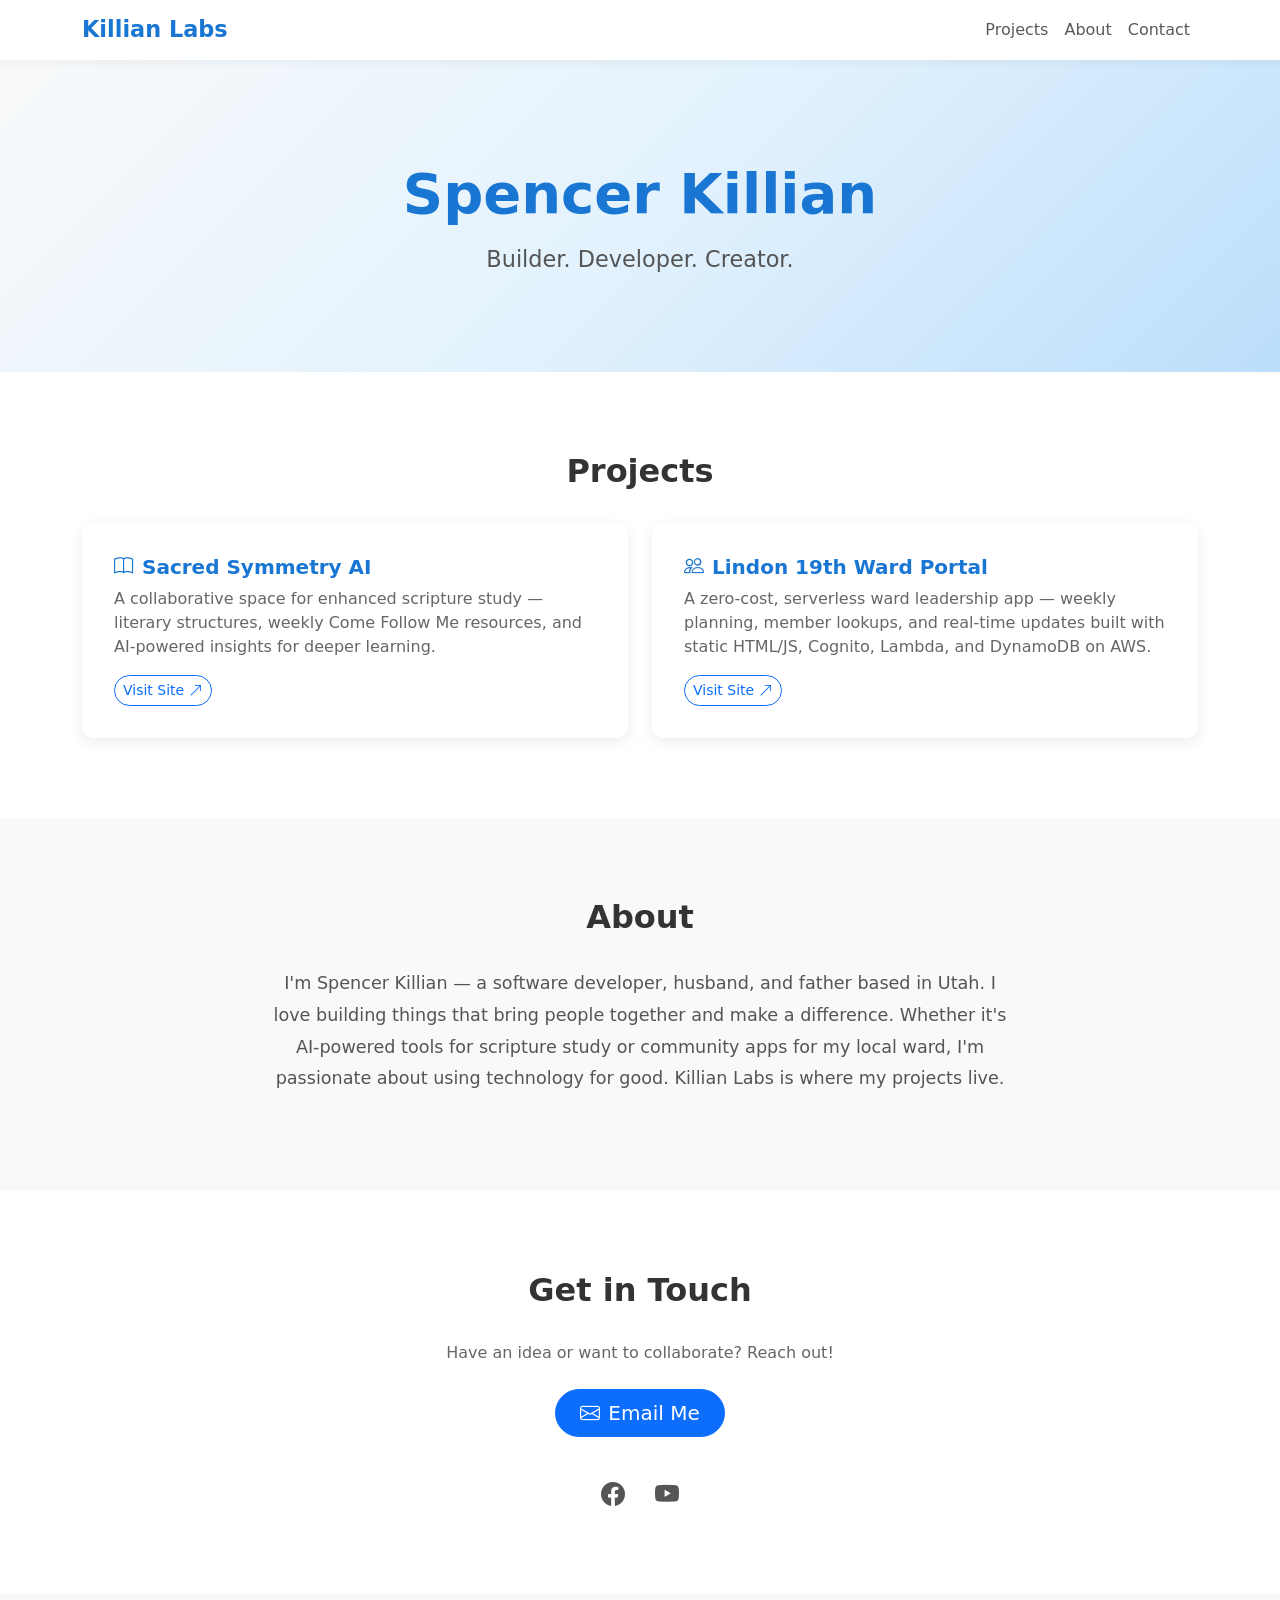
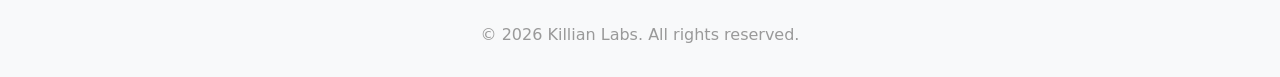
==== index.html @ 03abc32f "Fix Lindon19 project description" ====
<!DOCTYPE html>
<html lang="en">
<head>
    <meta charset="UTF-8">
    <meta name="viewport" content="width=device-width, initial-scale=1.0">
    <title>Killian Labs</title>
    <link href="https://cdn.jsdelivr.net/npm/bootstrap@5.3.3/dist/css/bootstrap.min.css" rel="stylesheet">
    <link href="https://cdn.jsdelivr.net/npm/bootstrap-icons@1.11.3/font/bootstrap-icons.min.css" rel="stylesheet">
    <style>
        body {
            font-family: 'Segoe UI', system-ui, -apple-system, sans-serif;
            color: #333;
        }
        .navbar {
            background: #fff;
            box-shadow: 0 2px 10px rgba(0,0,0,0.05);
        }
        .navbar-brand {
            font-weight: 700;
            font-size: 1.4rem;
            color: #1976d2;
        }
        .hero {
            padding: 100px 0 80px;
            background: linear-gradient(135deg, #f8f9fa 0%, #e3f2fd 50%, #bbdefb 100%);
            text-align: center;
        }
        .hero h1 {
            font-size: 3.5rem;
            font-weight: 700;
            color: #1976d2;
        }
        .hero p.lead {
            font-size: 1.4rem;
            color: #555;
            margin-top: 1rem;
        }
        .section {
            padding: 80px 0;
        }
        .section-title {
            font-size: 2rem;
            font-weight: 700;
            margin-bottom: 2rem;
            color: #333;
        }
        .project-card {
            border: none;
            border-radius: 12px;
            box-shadow: 0 4px 15px rgba(0,0,0,0.08);
            transition: transform 0.2s, box-shadow 0.2s;
            height: 100%;
        }
        .project-card:hover {
            transform: translateY(-4px);
            box-shadow: 0 8px 25px rgba(0,0,0,0.12);
        }
        .project-card .card-body {
            padding: 2rem;
        }
        .project-card .card-title {
            font-weight: 600;
            color: #1976d2;
        }
        .project-card .card-text {
            color: #666;
        }
        .project-card .btn {
            border-radius: 20px;
        }
        .about-section {
            background: #f8f9fa;
        }
        .contact-section {
            text-align: center;
        }
        .social-links a {
            font-size: 1.5rem;
            margin: 0 12px;
            color: #555;
            transition: color 0.2s;
        }
        .social-links a:hover {
            color: #1976d2;
        }
        footer {
            background: #f8f9fa;
            padding: 30px 0;
            text-align: center;
            color: #999;
        }
    </style>
</head>
<body>
    <!-- Navbar -->
    <nav class="navbar navbar-expand-lg sticky-top">
        <div class="container">
            <a class="navbar-brand" href="#">Killian Labs</a>
            <button class="navbar-toggler" type="button" data-bs-toggle="collapse" data-bs-target="#navContent" aria-controls="navContent" aria-expanded="false" aria-label="Toggle navigation">
                <span class="navbar-toggler-icon"></span>
            </button>
            <div class="collapse navbar-collapse" id="navContent">
                <ul class="navbar-nav ms-auto">
                    <li class="nav-item"><a class="nav-link" href="#projects">Projects</a></li>
                    <li class="nav-item"><a class="nav-link" href="#about">About</a></li>
                    <li class="nav-item"><a class="nav-link" href="#contact">Contact</a></li>
                </ul>
            </div>
        </div>
    </nav>

    <!-- Hero -->
    <section class="hero">
        <div class="container">
            <h1>Spencer Killian</h1>
            <p class="lead">Builder. Developer. Creator.</p>
        </div>
    </section>

    <!-- Projects -->
    <section class="section" id="projects">
        <div class="container">
            <h2 class="section-title text-center">Projects</h2>
            <div class="row g-4">
                <div class="col-md-6">
                    <div class="card project-card">
                        <div class="card-body">
                            <h5 class="card-title"><i class="bi bi-book me-2"></i>Sacred Symmetry AI</h5>
                            <p class="card-text">A collaborative space for enhanced scripture study — literary structures, weekly Come Follow Me resources, and AI-powered insights for deeper learning.</p>
                            <a href="https://sacred-symmetry-ai.com" class="btn btn-outline-primary btn-sm" target="_blank">Visit Site <i class="bi bi-arrow-up-right"></i></a>
                        </div>
                    </div>
                </div>
                <div class="col-md-6">
                    <div class="card project-card">
                        <div class="card-body">
                            <h5 class="card-title"><i class="bi bi-people me-2"></i>Lindon 19th Ward Portal</h5>
                            <p class="card-text">A zero-cost, serverless ward leadership app — weekly planning, member lookups, and real-time updates built with static HTML/JS, Cognito, Lambda, and DynamoDB on AWS.</p>
                            <a href="https://lindon19.sacred-symmetry-ai.com" class="btn btn-outline-primary btn-sm" target="_blank">Visit Site <i class="bi bi-arrow-up-right"></i></a>
                        </div>
                    </div>
                </div>
            </div>
        </div>
    </section>

    <!-- About -->
    <section class="section about-section" id="about">
        <div class="container">
            <h2 class="section-title text-center">About</h2>
            <div class="row justify-content-center">
                <div class="col-lg-8">
                    <p class="text-center" style="font-size: 1.1rem; line-height: 1.8; color: #555;">
                        I'm Spencer Killian — a software developer, husband, and father based in Utah. 
                        I love building things that bring people together and make a difference. 
                        Whether it's AI-powered tools for scripture study or community apps for my local ward, 
                        I'm passionate about using technology for good. Killian Labs is where my projects live.
                    </p>
                </div>
            </div>
        </div>
    </section>

    <!-- Contact -->
    <section class="section contact-section" id="contact">
        <div class="container">
            <h2 class="section-title">Get in Touch</h2>
            <p class="mb-4" style="color: #666;">Have an idea or want to collaborate? Reach out!</p>
            <a href="mailto:spencerok@gmail.com" class="btn btn-primary btn-lg rounded-pill px-4 mb-4">
                <i class="bi bi-envelope me-2"></i>Email Me
            </a>
            <div class="social-links mt-3">
                <a href="https://www.facebook.com/SacredSymmetryAI/" target="_blank" aria-label="Facebook"><i class="bi bi-facebook"></i></a>
                <a href="https://www.youtube.com/@sacred_symmetry" target="_blank" aria-label="YouTube"><i class="bi bi-youtube"></i></a>
            </div>
        </div>
    </section>

    <!-- Footer -->
    <footer>
        <div class="container">
            <p class="mb-0">&copy; 2026 Killian Labs. All rights reserved.</p>
        </div>
    </footer>

    <script src="https://cdn.jsdelivr.net/npm/bootstrap@5.3.3/dist/js/bootstrap.bundle.min.js"></script>
</body>
</html>
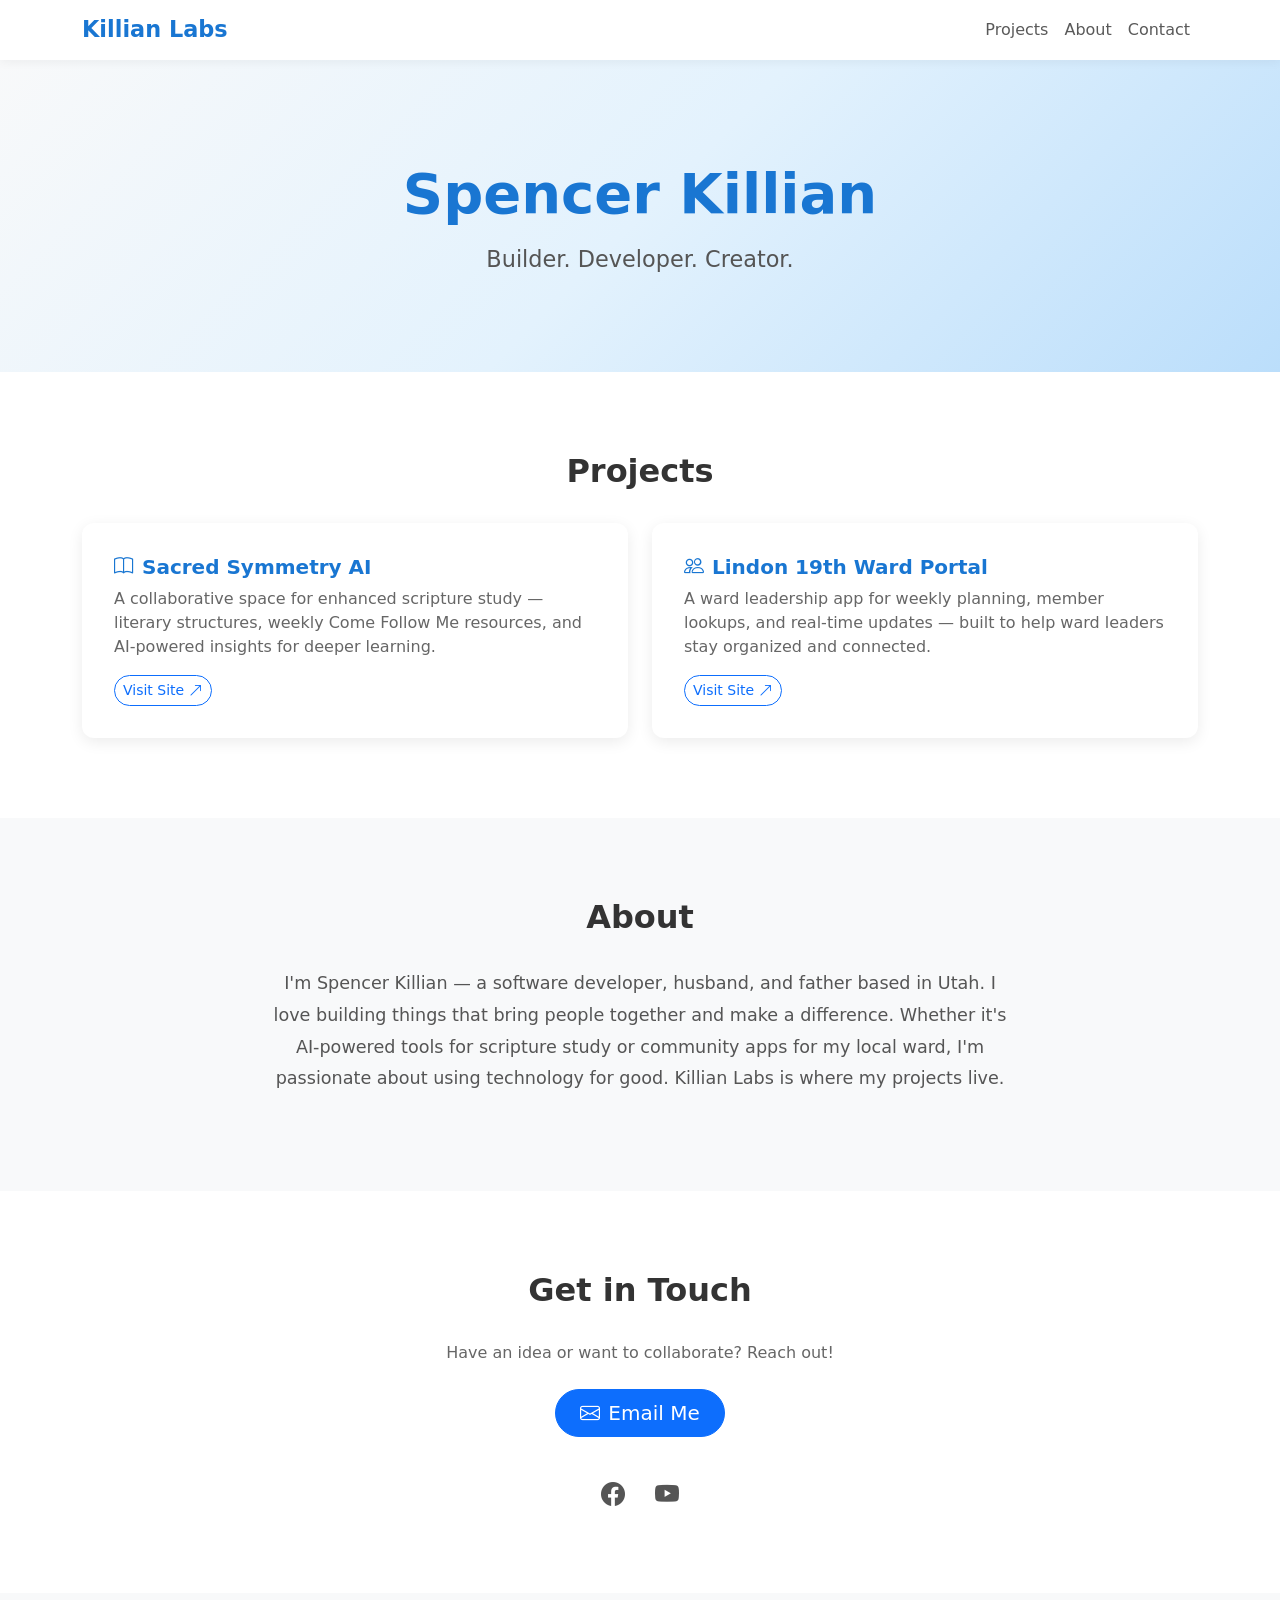
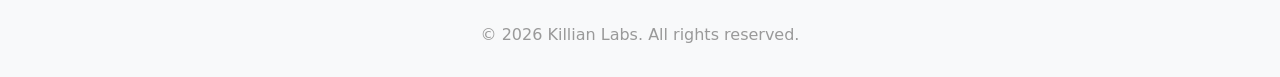
==== commit 96dd440d: "Simplify Lindon19 description" ====
--- a/index.html
+++ b/index.html
@@ -135,7 +135,7 @@
                     <div class="card project-card">
                         <div class="card-body">
                             <h5 class="card-title"><i class="bi bi-people me-2"></i>Lindon 19th Ward Portal</h5>
-                            <p class="card-text">A zero-cost, serverless ward leadership app — weekly planning, member lookups, and real-time updates built with static HTML/JS, Cognito, Lambda, and DynamoDB on AWS.</p>
+                            <p class="card-text">A ward leadership app for weekly planning, member lookups, and real-time updates — built to help ward leaders stay organized and connected.</p>
                             <a href="https://lindon19.sacred-symmetry-ai.com" class="btn btn-outline-primary btn-sm" target="_blank">Visit Site <i class="bi bi-arrow-up-right"></i></a>
                         </div>
                     </div>
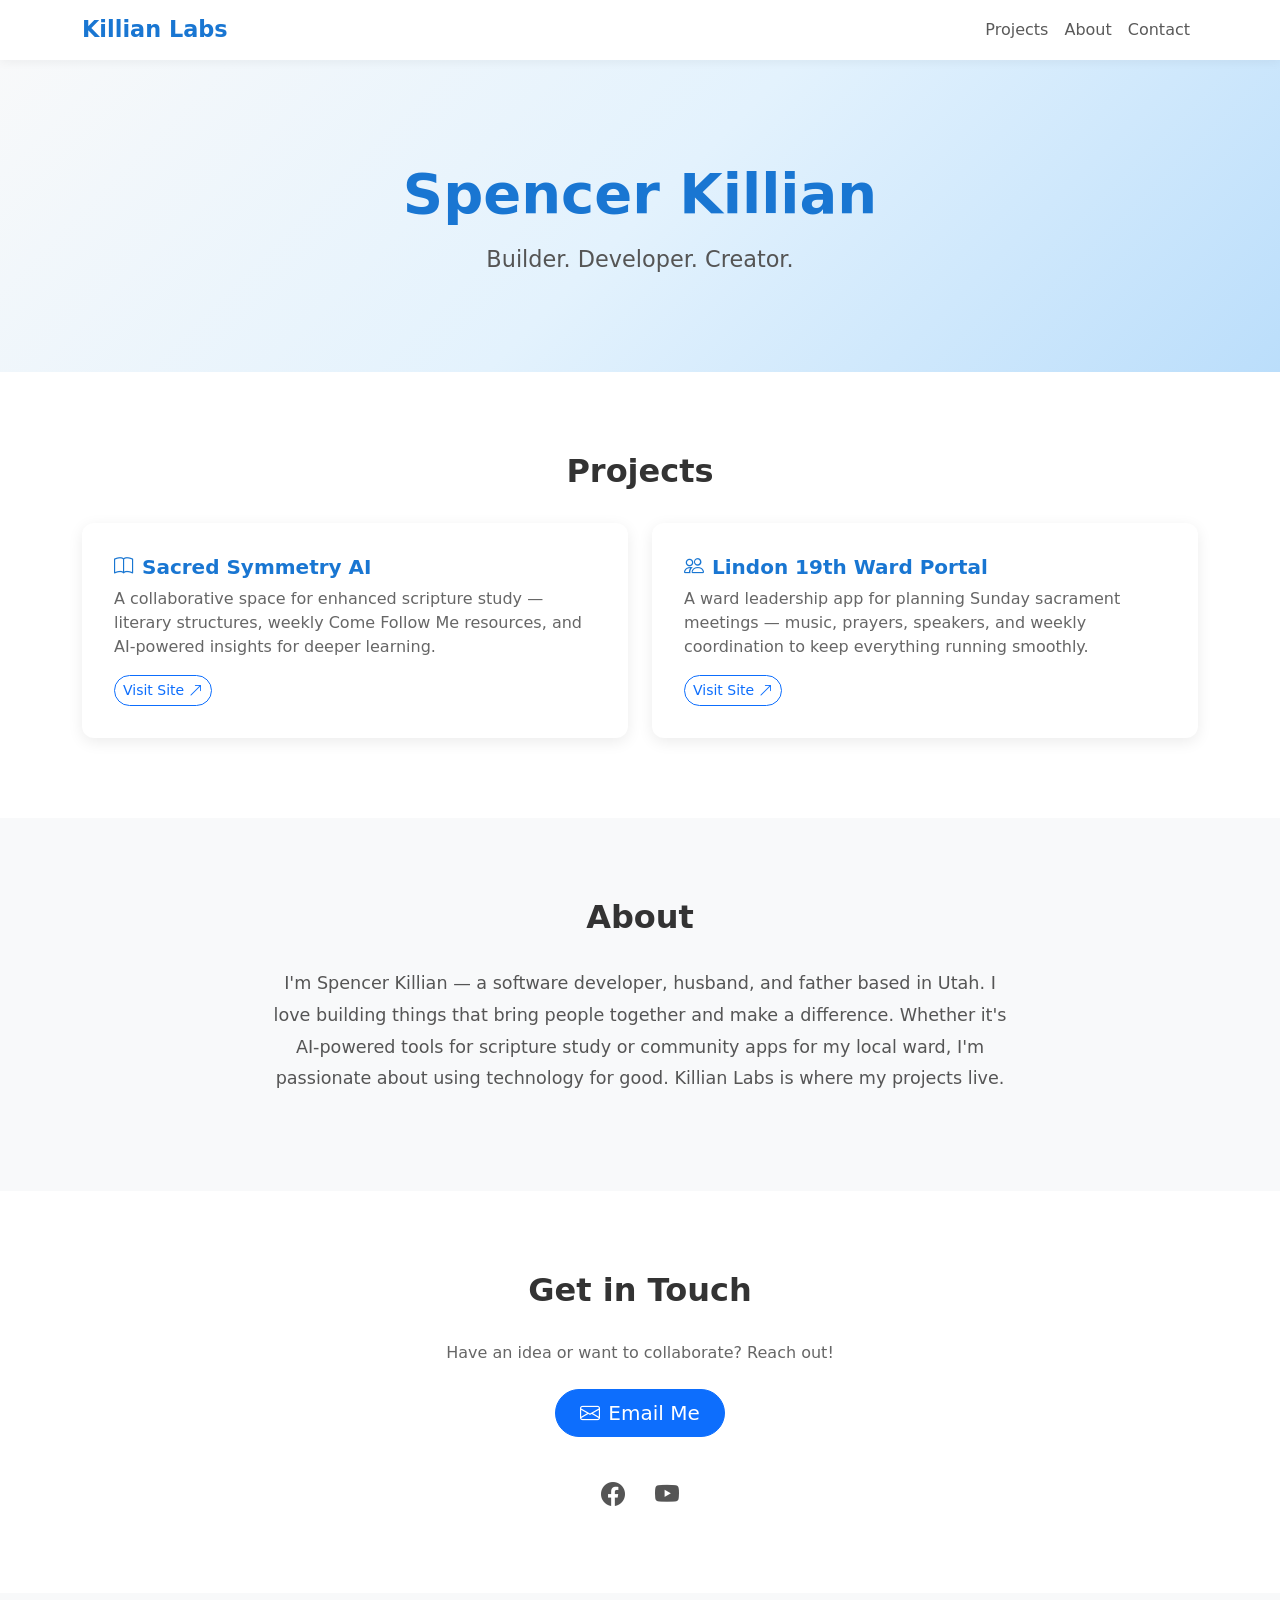
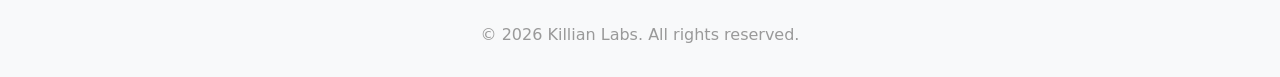
==== commit 58f621ef: "Update Lindon19 description - sacrament meeting focus" ====
--- a/index.html
+++ b/index.html
@@ -135,7 +135,7 @@
                     <div class="card project-card">
                         <div class="card-body">
                             <h5 class="card-title"><i class="bi bi-people me-2"></i>Lindon 19th Ward Portal</h5>
-                            <p class="card-text">A ward leadership app for weekly planning, member lookups, and real-time updates — built to help ward leaders stay organized and connected.</p>
+                            <p class="card-text">A ward leadership app for planning Sunday sacrament meetings — music, prayers, speakers, and weekly coordination to keep everything running smoothly.</p>
                             <a href="https://lindon19.sacred-symmetry-ai.com" class="btn btn-outline-primary btn-sm" target="_blank">Visit Site <i class="bi bi-arrow-up-right"></i></a>
                         </div>
                     </div>
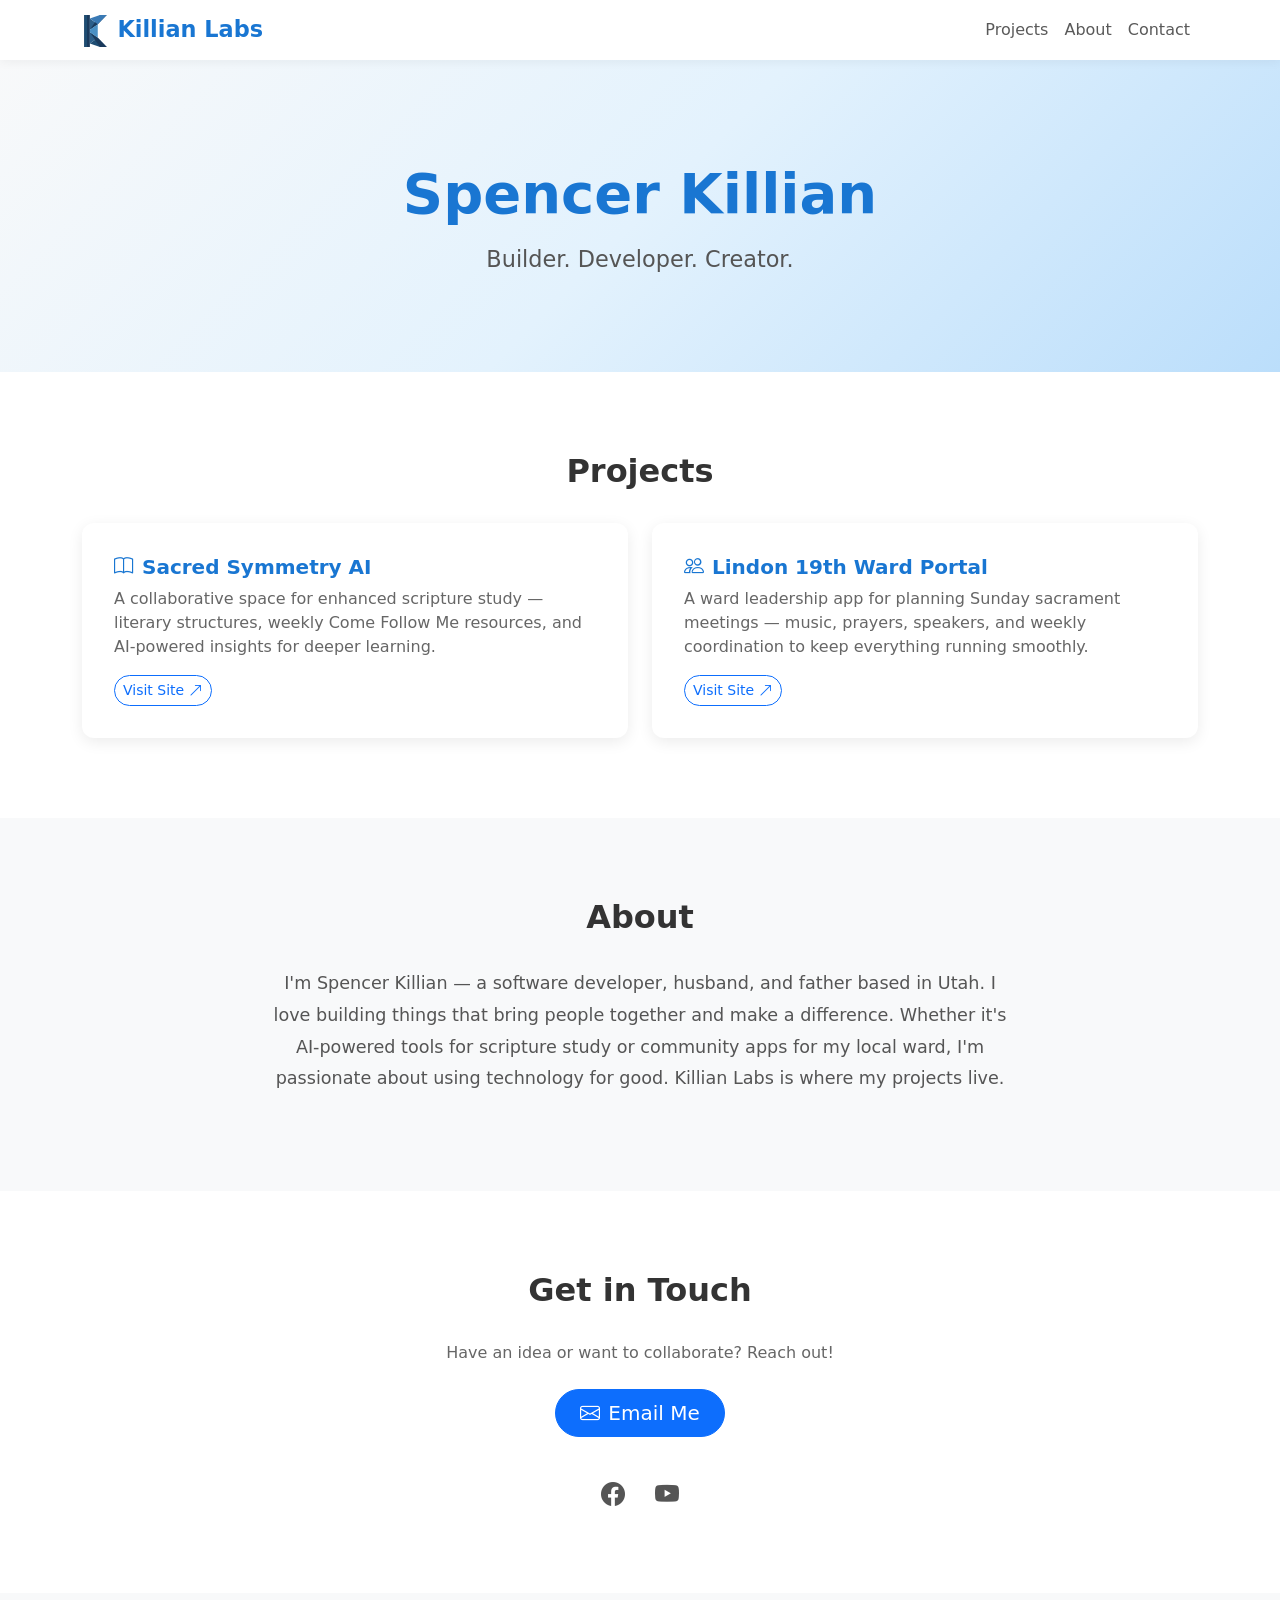
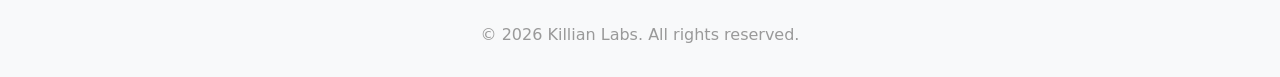
==== commit 800535bd: "Add geometric K logo and favicon" ====
--- a/index.html
+++ b/index.html
@@ -4,6 +4,7 @@
     <meta charset="UTF-8">
     <meta name="viewport" content="width=device-width, initial-scale=1.0">
     <title>Killian Labs</title>
+    <link rel="icon" type="image/svg+xml" href="favicon.svg">
     <link href="https://cdn.jsdelivr.net/npm/bootstrap@5.3.3/dist/css/bootstrap.min.css" rel="stylesheet">
     <link href="https://cdn.jsdelivr.net/npm/bootstrap-icons@1.11.3/font/bootstrap-icons.min.css" rel="stylesheet">
     <style>
@@ -95,7 +96,7 @@
     <!-- Navbar -->
     <nav class="navbar navbar-expand-lg sticky-top">
         <div class="container">
-            <a class="navbar-brand" href="#">Killian Labs</a>
+            <a class="navbar-brand" href="#"><img src="logo.svg" alt="Killian Labs" height="32" class="me-2">Killian Labs</a>
             <button class="navbar-toggler" type="button" data-bs-toggle="collapse" data-bs-target="#navContent" aria-controls="navContent" aria-expanded="false" aria-label="Toggle navigation">
                 <span class="navbar-toggler-icon"></span>
             </button>
@@ -136,7 +137,7 @@
                         <div class="card-body">
                             <h5 class="card-title"><i class="bi bi-people me-2"></i>Lindon 19th Ward Portal</h5>
                             <p class="card-text">A ward leadership app for planning Sunday sacrament meetings — music, prayers, speakers, and weekly coordination to keep everything running smoothly.</p>
-                            <a href="https://lindon19.sacred-symmetry-ai.com" class="btn btn-outline-primary btn-sm" target="_blank">Visit Site <i class="bi bi-arrow-up-right"></i></a>
+                            <a href="https://lindon19.killianlabs.com" class="btn btn-outline-primary btn-sm" target="_blank">Visit Site <i class="bi bi-arrow-up-right"></i></a>
                         </div>
                     </div>
                 </div>
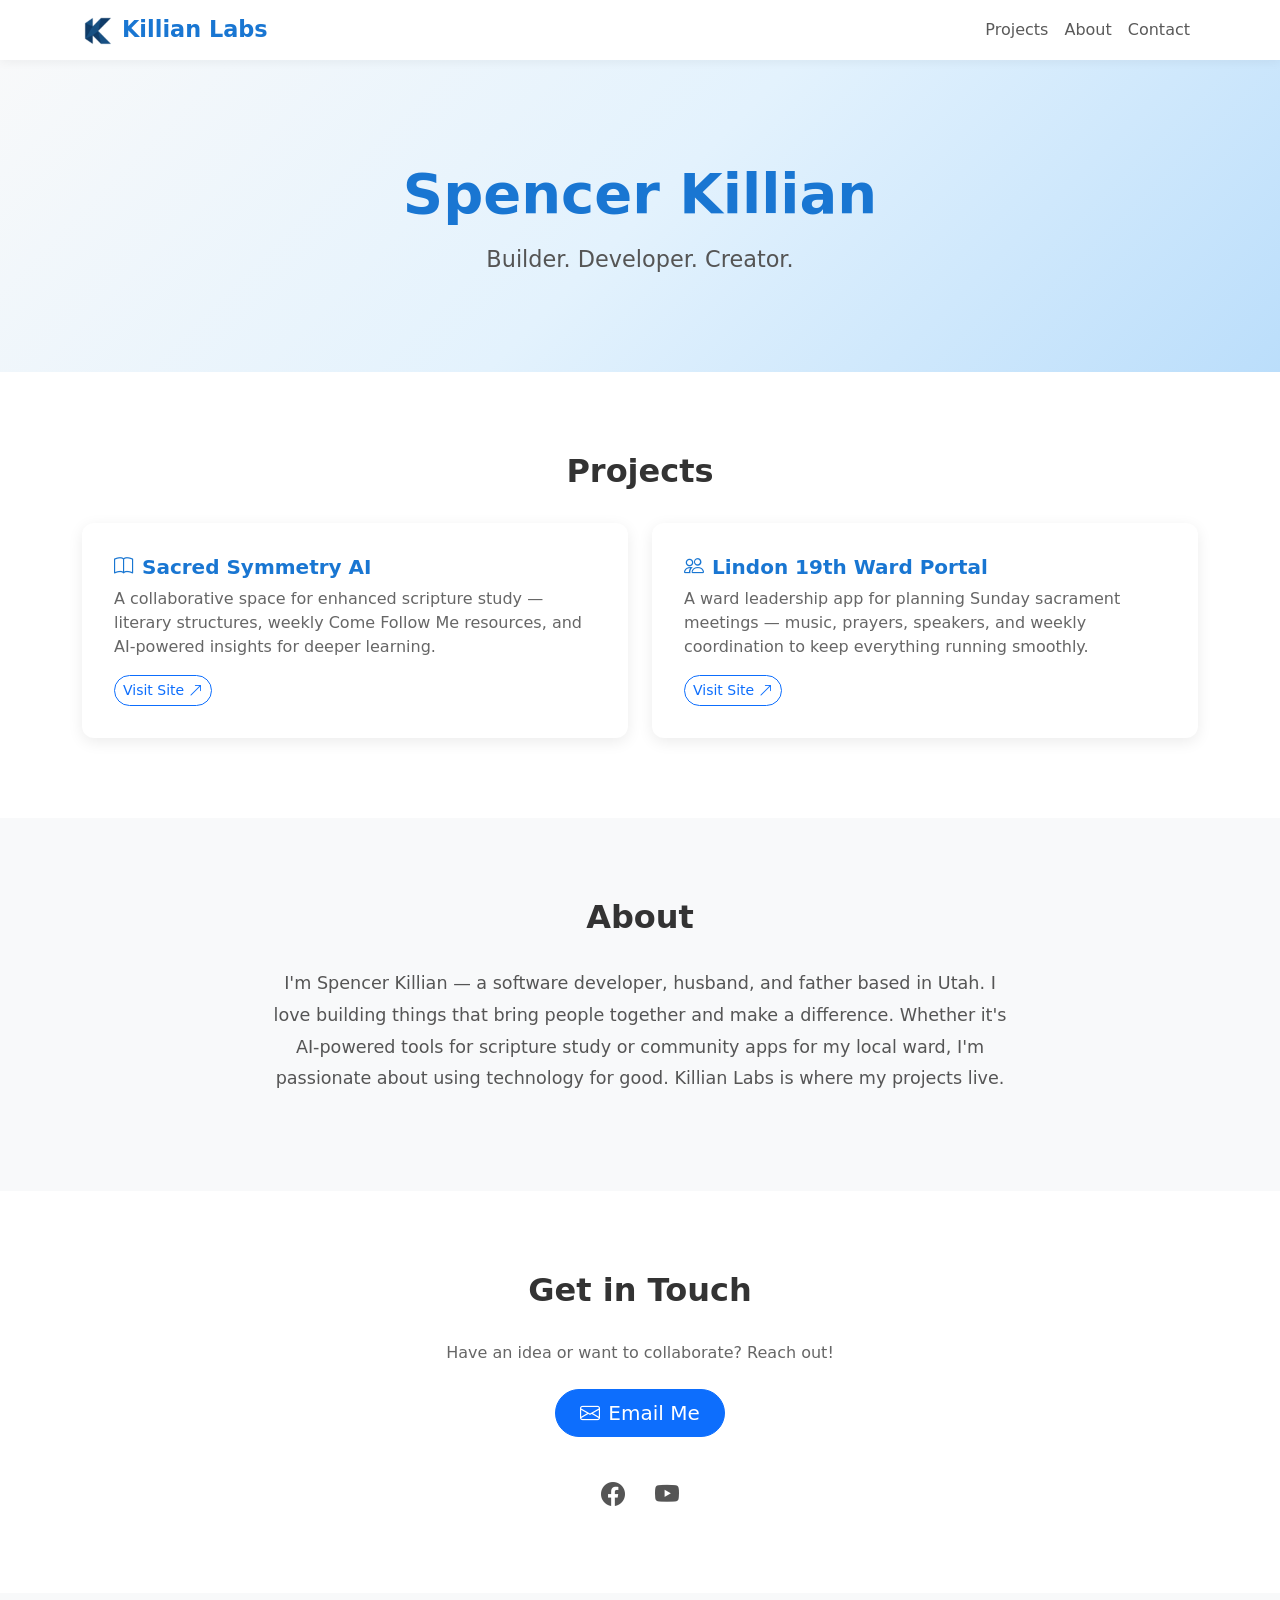
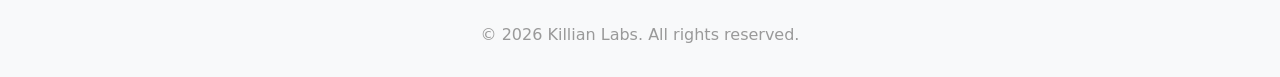
==== commit a69bde1b: "Add proper K logo and favicon from original image" ====
--- a/index.html
+++ b/index.html
@@ -4,7 +4,8 @@
     <meta charset="UTF-8">
     <meta name="viewport" content="width=device-width, initial-scale=1.0">
     <title>Killian Labs</title>
-    <link rel="icon" type="image/svg+xml" href="favicon.svg">
+    <link rel="icon" type="image/x-icon" href="favicon.ico">
+    <link rel="icon" type="image/png" sizes="32x32" href="favicon-32.png">
     <link href="https://cdn.jsdelivr.net/npm/bootstrap@5.3.3/dist/css/bootstrap.min.css" rel="stylesheet">
     <link href="https://cdn.jsdelivr.net/npm/bootstrap-icons@1.11.3/font/bootstrap-icons.min.css" rel="stylesheet">
     <style>
@@ -96,7 +97,7 @@
     <!-- Navbar -->
     <nav class="navbar navbar-expand-lg sticky-top">
         <div class="container">
-            <a class="navbar-brand" href="#"><img src="logo.svg" alt="Killian Labs" height="32" class="me-2">Killian Labs</a>
+            <a class="navbar-brand" href="#"><img src="logo-48.png" alt="Killian Labs" height="32" class="me-2">Killian Labs</a>
             <button class="navbar-toggler" type="button" data-bs-toggle="collapse" data-bs-target="#navContent" aria-controls="navContent" aria-expanded="false" aria-label="Toggle navigation">
                 <span class="navbar-toggler-icon"></span>
             </button>
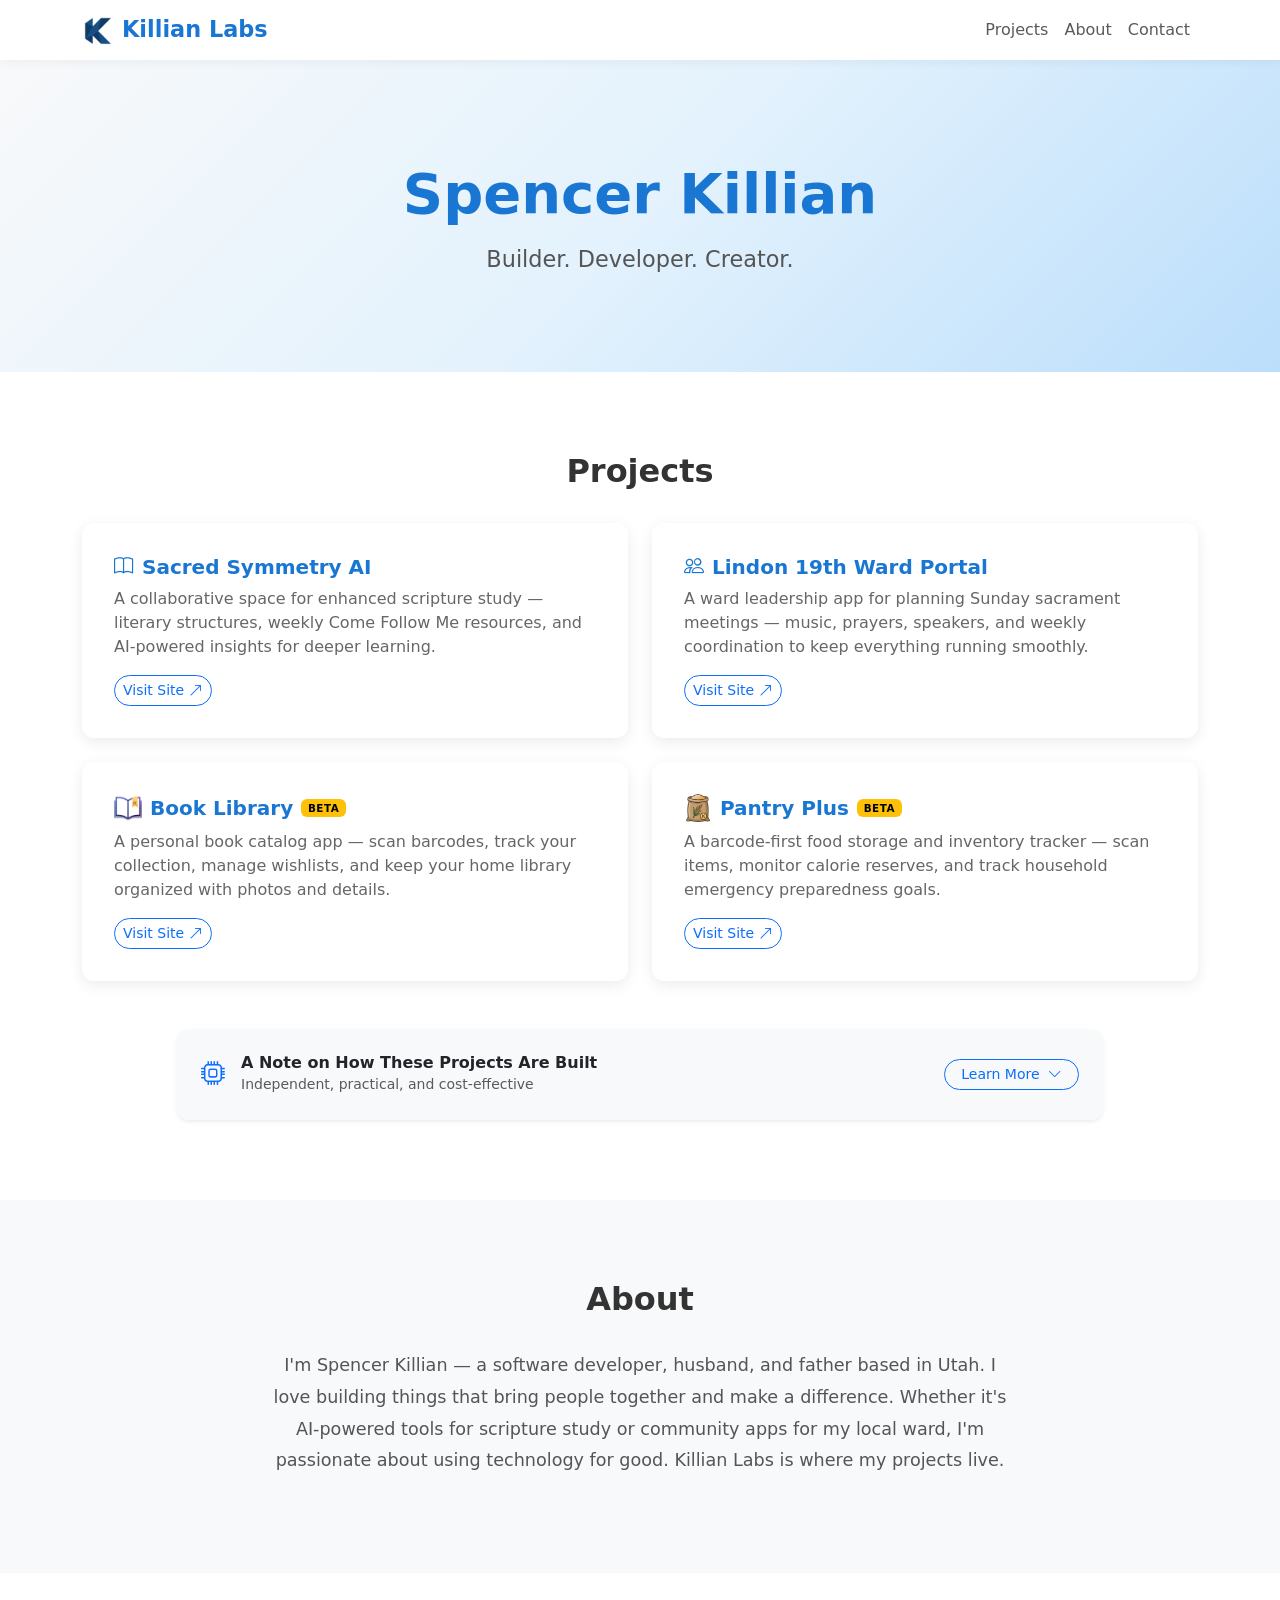
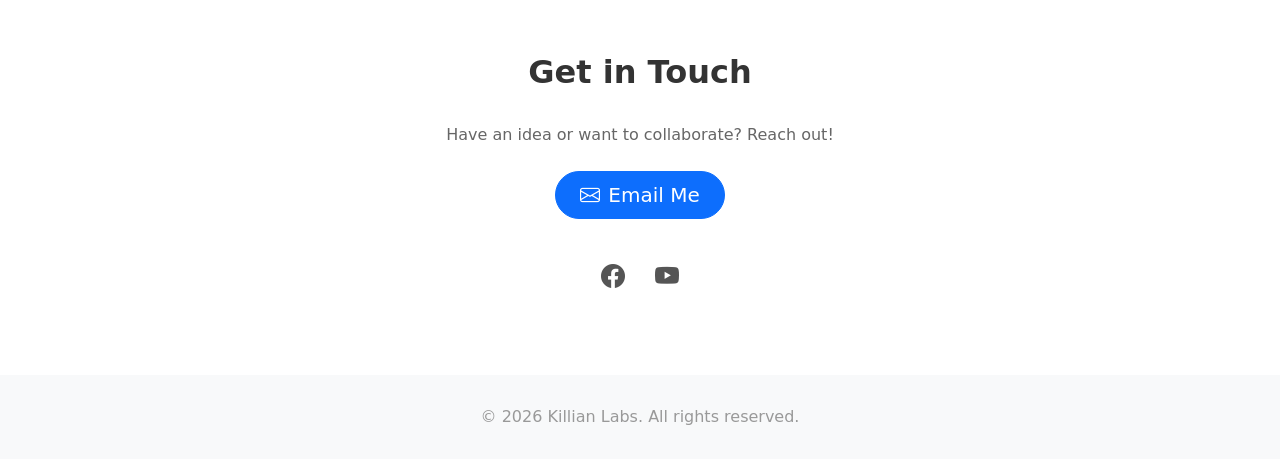
==== commit 914e688f: "Add Pantry Plus and Book Library with Beta badges, custom icons, and collapsible notes section; add " ====
--- a/index.html
+++ b/index.html
@@ -85,6 +85,12 @@
         .social-links a:hover {
             color: #1976d2;
         }
+        [data-bs-toggle="collapse"] .bi-chevron-down {
+            transition: transform 0.2s ease;
+        }
+        [data-bs-toggle="collapse"][aria-expanded="true"] .bi-chevron-down {
+            transform: rotate(180deg);
+        }
         footer {
             background: #f8f9fa;
             padding: 30px 0;
@@ -142,6 +148,60 @@
                         </div>
                     </div>
                 </div>
+                <div class="col-md-6">
+                    <div class="card project-card">
+                        <div class="card-body">
+                            <h5 class="card-title d-flex align-items-center">
+                                <img src="books-icon.png" alt="Book Library" width="28" height="28" class="me-2">
+                                Book Library
+                                <span class="badge text-bg-warning ms-2" style="font-size: 0.65rem; font-weight: 600; text-transform: uppercase; letter-spacing: 0.5px;">Beta</span>
+                            </h5>
+                            <p class="card-text">A personal book catalog app — scan barcodes, track your collection, manage wishlists, and keep your home library organized with photos and details.</p>
+                            <a href="https://books.killianlabs.com" class="btn btn-outline-primary btn-sm" target="_blank">Visit Site <i class="bi bi-arrow-up-right"></i></a>
+                        </div>
+                    </div>
+                </div>
+                <div class="col-md-6">
+                    <div class="card project-card">
+                        <div class="card-body">
+                            <h5 class="card-title d-flex align-items-center">
+                                <img src="pantry-icon.png" alt="Pantry Plus" width="28" height="28" class="me-2">
+                                Pantry Plus
+                                <span class="badge text-bg-warning ms-2" style="font-size: 0.65rem; font-weight: 600; text-transform: uppercase; letter-spacing: 0.5px;">Beta</span>
+                            </h5>
+                            <p class="card-text">A barcode-first food storage and inventory tracker — scan items, monitor calorie reserves, and track household emergency preparedness goals.</p>
+                            <a href="https://pantry.killianlabs.com" class="btn btn-outline-primary btn-sm" target="_blank">Visit Site <i class="bi bi-arrow-up-right"></i></a>
+                        </div>
+                    </div>
+                </div>
+            </div>
+
+            <!-- How It Was Built / Architecture Note -->
+            <div class="row justify-content-center mt-5">
+                <div class="col-lg-10">
+                    <div class="card border-0 shadow-sm" style="border-radius: 12px; background: #f8f9fa;">
+                        <div class="card-body p-4">
+                            <div class="d-flex justify-content-between align-items-center flex-wrap gap-2">
+                                <div class="d-flex align-items-center">
+                                    <i class="bi bi-cpu fs-4 text-primary me-3"></i>
+                                    <div>
+                                        <h6 class="fw-bold mb-0">A Note on How These Projects Are Built</h6>
+                                        <small class="text-muted">Independent, practical, and cost-effective</small>
+                                    </div>
+                                </div>
+                                <button class="btn btn-outline-primary btn-sm rounded-pill px-3" type="button" data-bs-toggle="collapse" data-bs-target="#architectureCollapse" aria-expanded="false" aria-controls="architectureCollapse">
+                                    Learn More <i class="bi bi-chevron-down ms-1"></i>
+                                </button>
+                            </div>
+                            <div class="collapse mt-3" id="architectureCollapse">
+                                <hr class="my-3">
+                                <p class="mb-0" style="font-size: 0.95rem; line-height: 1.6; color: #555;">
+                                    These applications are personal projects built to be as practical and cost-effective as possible. Because they aren't backed by large-scale enterprise infrastructure, you may occasionally notice a brief delay in response times, but each is designed to be lightweight, reliable, and purpose-built.
+                                </p>
+                            </div>
+                        </div>
+                    </div>
+                </div>
             </div>
         </div>
     </section>
